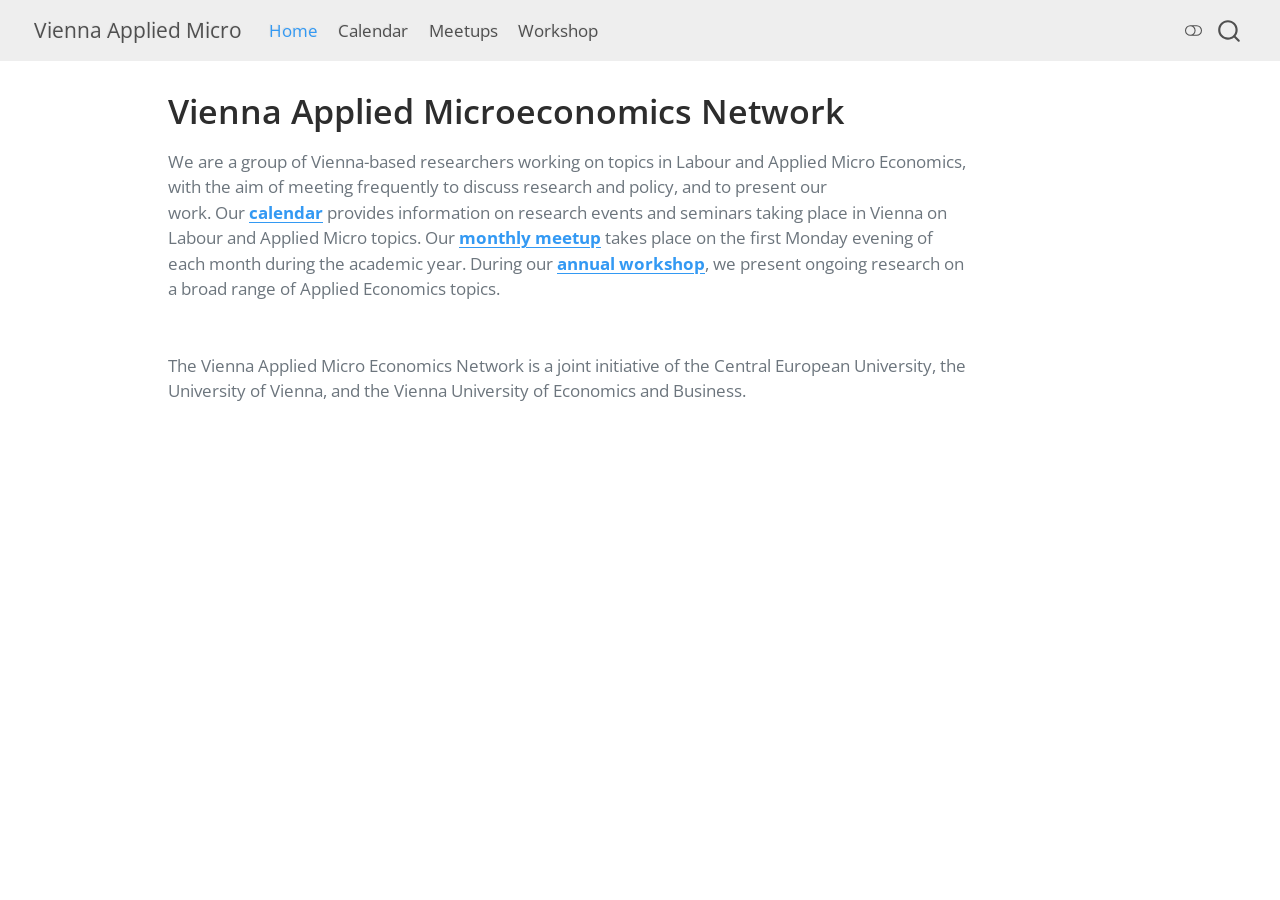
==== docs/index.html @ 0c15a88b "update meetup date" ====
<!DOCTYPE html>
<html xmlns="http://www.w3.org/1999/xhtml" lang="en" xml:lang="en"><head>

<meta charset="utf-8">
<meta name="generator" content="quarto-1.8.25">

<meta name="viewport" content="width=device-width, initial-scale=1.0, user-scalable=yes">


<title>Vienna Applied Microeconomics Network – Vienna Applied Micro</title>
<style>
code{white-space: pre-wrap;}
span.smallcaps{font-variant: small-caps;}
div.columns{display: flex; gap: min(4vw, 1.5em);}
div.column{flex: auto; overflow-x: auto;}
div.hanging-indent{margin-left: 1.5em; text-indent: -1.5em;}
ul.task-list{list-style: none;}
ul.task-list li input[type="checkbox"] {
  width: 0.8em;
  margin: 0 0.8em 0.2em -1em; /* quarto-specific, see https://github.com/quarto-dev/quarto-cli/issues/4556 */ 
  vertical-align: middle;
}
</style>


<script src="site_libs/quarto-nav/quarto-nav.js"></script>
<script src="site_libs/quarto-nav/headroom.min.js"></script>
<script src="site_libs/clipboard/clipboard.min.js"></script>
<script src="site_libs/quarto-search/autocomplete.umd.js"></script>
<script src="site_libs/quarto-search/fuse.min.js"></script>
<script src="site_libs/quarto-search/quarto-search.js"></script>
<meta name="quarto:offset" content="./">
<script src="site_libs/quarto-html/quarto.js" type="module"></script>
<script src="site_libs/quarto-html/tabsets/tabsets.js" type="module"></script>
<script src="site_libs/quarto-html/axe/axe-check.js" type="module"></script>
<script src="site_libs/quarto-html/popper.min.js"></script>
<script src="site_libs/quarto-html/tippy.umd.min.js"></script>
<script src="site_libs/quarto-html/anchor.min.js"></script>
<link href="site_libs/quarto-html/tippy.css" rel="stylesheet">
<link href="site_libs/quarto-html/quarto-syntax-highlighting-7b89279ff1a6dce999919e0e67d4d9ec.css" rel="stylesheet" class="quarto-color-scheme" id="quarto-text-highlighting-styles">
<link href="site_libs/quarto-html/quarto-syntax-highlighting-dark-707d8167ce6003fca903bfe2be84ab7f.css" rel="stylesheet" class="quarto-color-scheme quarto-color-alternate" id="quarto-text-highlighting-styles">
<link href="site_libs/quarto-html/quarto-syntax-highlighting-7b89279ff1a6dce999919e0e67d4d9ec.css" rel="stylesheet" class="quarto-color-scheme-extra" id="quarto-text-highlighting-styles">
<script src="site_libs/bootstrap/bootstrap.min.js"></script>
<link href="site_libs/bootstrap/bootstrap-icons.css" rel="stylesheet">
<link href="site_libs/bootstrap/bootstrap-2e781afaaf7e055d9dabd3834f628d82.min.css" rel="stylesheet" append-hash="true" class="quarto-color-scheme" id="quarto-bootstrap" data-mode="light">
<link href="site_libs/bootstrap/bootstrap-dark-fc7cc9eb68d4cc25b4f77f3bdca4ebaa.min.css" rel="stylesheet" append-hash="true" class="quarto-color-scheme quarto-color-alternate" id="quarto-bootstrap" data-mode="dark">
<link href="site_libs/bootstrap/bootstrap-2e781afaaf7e055d9dabd3834f628d82.min.css" rel="stylesheet" append-hash="true" class="quarto-color-scheme-extra" id="quarto-bootstrap" data-mode="light">
<script id="quarto-search-options" type="application/json">{
  "location": "navbar",
  "copy-button": false,
  "collapse-after": 3,
  "panel-placement": "end",
  "type": "overlay",
  "limit": 50,
  "keyboard-shortcut": [
    "f",
    "/",
    "s"
  ],
  "show-item-context": false,
  "language": {
    "search-no-results-text": "No results",
    "search-matching-documents-text": "matching documents",
    "search-copy-link-title": "Copy link to search",
    "search-hide-matches-text": "Hide additional matches",
    "search-more-match-text": "more match in this document",
    "search-more-matches-text": "more matches in this document",
    "search-clear-button-title": "Clear",
    "search-text-placeholder": "",
    "search-detached-cancel-button-title": "Cancel",
    "search-submit-button-title": "Submit",
    "search-label": "Search"
  }
}</script>
<meta name="referrer" content="strict-origin-when-cross-origin">


<link rel="stylesheet" href="styles.css">
</head>

<body class="nav-fixed quarto-light"><script id="quarto-html-before-body" type="application/javascript">
    const toggleBodyColorMode = (bsSheetEl) => {
      const mode = bsSheetEl.getAttribute("data-mode");
      const bodyEl = window.document.querySelector("body");
      if (mode === "dark") {
        bodyEl.classList.add("quarto-dark");
        bodyEl.classList.remove("quarto-light");
      } else {
        bodyEl.classList.add("quarto-light");
        bodyEl.classList.remove("quarto-dark");
      }
    }
    const toggleBodyColorPrimary = () => {
      const bsSheetEl = window.document.querySelector("link#quarto-bootstrap:not([rel=disabled-stylesheet])");
      if (bsSheetEl) {
        toggleBodyColorMode(bsSheetEl);
      }
    }
    const setColorSchemeToggle = (alternate) => {
      const toggles = window.document.querySelectorAll('.quarto-color-scheme-toggle');
      for (let i=0; i < toggles.length; i++) {
        const toggle = toggles[i];
        if (toggle) {
          if (alternate) {
            toggle.classList.add("alternate");
          } else {
            toggle.classList.remove("alternate");
          }
        }
      }
    };
    const toggleColorMode = (alternate) => {
      // Switch the stylesheets
      const primaryStylesheets = window.document.querySelectorAll('link.quarto-color-scheme:not(.quarto-color-alternate)');
      const alternateStylesheets = window.document.querySelectorAll('link.quarto-color-scheme.quarto-color-alternate');
      manageTransitions('#quarto-margin-sidebar .nav-link', false);
      if (alternate) {
        // note: dark is layered on light, we don't disable primary!
        enableStylesheet(alternateStylesheets);
        for (const sheetNode of alternateStylesheets) {
          if (sheetNode.id === "quarto-bootstrap") {
            toggleBodyColorMode(sheetNode);
          }
        }
      } else {
        disableStylesheet(alternateStylesheets);
        enableStylesheet(primaryStylesheets)
        toggleBodyColorPrimary();
      }
      manageTransitions('#quarto-margin-sidebar .nav-link', true);
      // Switch the toggles
      setColorSchemeToggle(alternate)
      // Hack to workaround the fact that safari doesn't
      // properly recolor the scrollbar when toggling (#1455)
      if (navigator.userAgent.indexOf('Safari') > 0 && navigator.userAgent.indexOf('Chrome') == -1) {
        manageTransitions("body", false);
        window.scrollTo(0, 1);
        setTimeout(() => {
          window.scrollTo(0, 0);
          manageTransitions("body", true);
        }, 40);
      }
    }
    const disableStylesheet = (stylesheets) => {
      for (let i=0; i < stylesheets.length; i++) {
        const stylesheet = stylesheets[i];
        stylesheet.rel = 'disabled-stylesheet';
      }
    }
    const enableStylesheet = (stylesheets) => {
      for (let i=0; i < stylesheets.length; i++) {
        const stylesheet = stylesheets[i];
        if(stylesheet.rel !== 'stylesheet') { // for Chrome, which will still FOUC without this check
          stylesheet.rel = 'stylesheet';
        }
      }
    }
    const manageTransitions = (selector, allowTransitions) => {
      const els = window.document.querySelectorAll(selector);
      for (let i=0; i < els.length; i++) {
        const el = els[i];
        if (allowTransitions) {
          el.classList.remove('notransition');
        } else {
          el.classList.add('notransition');
        }
      }
    }
    const isFileUrl = () => {
      return window.location.protocol === 'file:';
    }
    const hasAlternateSentinel = () => {
      let styleSentinel = getColorSchemeSentinel();
      if (styleSentinel !== null) {
        return styleSentinel === "alternate";
      } else {
        return false;
      }
    }
    const setStyleSentinel = (alternate) => {
      const value = alternate ? "alternate" : "default";
      if (!isFileUrl()) {
        window.localStorage.setItem("quarto-color-scheme", value);
      } else {
        localAlternateSentinel = value;
      }
    }
    const getColorSchemeSentinel = () => {
      if (!isFileUrl()) {
        const storageValue = window.localStorage.getItem("quarto-color-scheme");
        return storageValue != null ? storageValue : localAlternateSentinel;
      } else {
        return localAlternateSentinel;
      }
    }
    const toggleGiscusIfUsed = (isAlternate, darkModeDefault) => {
      const baseTheme = document.querySelector('#giscus-base-theme')?.value ?? 'light';
      const alternateTheme = document.querySelector('#giscus-alt-theme')?.value ?? 'dark';
      let newTheme = '';
      if(authorPrefersDark) {
        newTheme = isAlternate ? baseTheme : alternateTheme;
      } else {
        newTheme = isAlternate ? alternateTheme : baseTheme;
      }
      const changeGiscusTheme = () => {
        // From: https://github.com/giscus/giscus/issues/336
        const sendMessage = (message) => {
          const iframe = document.querySelector('iframe.giscus-frame');
          if (!iframe) return;
          iframe.contentWindow.postMessage({ giscus: message }, 'https://giscus.app');
        }
        sendMessage({
          setConfig: {
            theme: newTheme
          }
        });
      }
      const isGiscussLoaded = window.document.querySelector('iframe.giscus-frame') !== null;
      if (isGiscussLoaded) {
        changeGiscusTheme();
      }
    };
    const authorPrefersDark = false;
    const darkModeDefault = authorPrefersDark;
      document.querySelector('link#quarto-text-highlighting-styles.quarto-color-scheme-extra').rel = 'disabled-stylesheet';
      document.querySelector('link#quarto-bootstrap.quarto-color-scheme-extra').rel = 'disabled-stylesheet';
    let localAlternateSentinel = darkModeDefault ? 'alternate' : 'default';
    // Dark / light mode switch
    window.quartoToggleColorScheme = () => {
      // Read the current dark / light value
      let toAlternate = !hasAlternateSentinel();
      toggleColorMode(toAlternate);
      setStyleSentinel(toAlternate);
      toggleGiscusIfUsed(toAlternate, darkModeDefault);
      window.dispatchEvent(new Event('resize'));
    };
    // Switch to dark mode if need be
    if (hasAlternateSentinel()) {
      toggleColorMode(true);
    } else {
      toggleColorMode(false);
    }
  </script>

<div id="quarto-search-results"></div>
  <header id="quarto-header" class="headroom fixed-top">
    <nav class="navbar navbar-expand-lg " data-bs-theme="dark">
      <div class="navbar-container container-fluid">
      <div class="navbar-brand-container mx-auto">
    <a href="./index.html" class="navbar-brand navbar-brand-logo">
    </a>
    <a class="navbar-brand" href="./index.html">
    <span class="navbar-title">Vienna Applied Micro</span>
    </a>
  </div>
            <div id="quarto-search" class="" title="Search"></div>
          <button class="navbar-toggler" type="button" data-bs-toggle="collapse" data-bs-target="#navbarCollapse" aria-controls="navbarCollapse" role="menu" aria-expanded="false" aria-label="Toggle navigation" onclick="if (window.quartoToggleHeadroom) { window.quartoToggleHeadroom(); }">
  <span class="navbar-toggler-icon"></span>
</button>
          <div class="collapse navbar-collapse" id="navbarCollapse">
            <ul class="navbar-nav navbar-nav-scroll me-auto">
  <li class="nav-item">
    <a class="nav-link active" href="./index.html" aria-current="page"> 
<span class="menu-text">Home</span></a>
  </li>  
  <li class="nav-item">
    <a class="nav-link" href="./calendar.html"> 
<span class="menu-text">Calendar</span></a>
  </li>  
  <li class="nav-item">
    <a class="nav-link" href="./meetups.html"> 
<span class="menu-text">Meetups</span></a>
  </li>  
  <li class="nav-item">
    <a class="nav-link" href="./workshop.html"> 
<span class="menu-text">Workshop</span></a>
  </li>  
</ul>
          </div> <!-- /navcollapse -->
            <div class="quarto-navbar-tools">
  <a href="" class="quarto-color-scheme-toggle quarto-navigation-tool  px-1" onclick="window.quartoToggleColorScheme(); return false;" title="Toggle dark mode"><i class="bi"></i></a>
</div>
      </div> <!-- /container-fluid -->
    </nav>
</header>
<!-- content -->
<div id="quarto-content" class="quarto-container page-columns page-rows-contents page-layout-article page-navbar">
<!-- sidebar -->
<!-- margin-sidebar -->
    <div id="quarto-margin-sidebar" class="sidebar margin-sidebar zindex-bottom">
        
    </div>
<!-- main -->
<main class="content" id="quarto-document-content">


<header id="title-block-header" class="quarto-title-block default">
<div class="quarto-title">
<h1 class="title">Vienna Applied Microeconomics Network</h1>
</div>



<div class="quarto-title-meta">

    
  
    
  </div>
  


</header>


<p>We are a group of Vienna-based researchers working on topics in Labour and Applied Micro Economics, with the aim of meeting frequently to discuss research and policy, and to present our work.&nbsp;Our&nbsp;<a href="./calendar.html"><strong>calendar</strong></a>&nbsp;provides information on research events and seminars taking place in Vienna on Labour and Applied Micro topics.&nbsp;Our&nbsp;<a href="./meetups.html"><strong>monthly meetup</strong></a>&nbsp;takes place on the first Monday evening of each month during the academic year. During our <a href="./workshop.html"><strong>annual workshop</strong></a>, we present ongoing research on a broad range of Applied Economics topics.<br>
<br>
<br>
The Vienna Applied Micro Economics Network is a joint initiative of the Central European University, the University of Vienna, and the Vienna University of Economics and Business.<br>
​</p>



</main> <!-- /main -->
<script id="quarto-html-after-body" type="application/javascript">
  window.document.addEventListener("DOMContentLoaded", function (event) {
    // Ensure there is a toggle, if there isn't float one in the top right
    if (window.document.querySelector('.quarto-color-scheme-toggle') === null) {
      const a = window.document.createElement('a');
      a.classList.add('top-right');
      a.classList.add('quarto-color-scheme-toggle');
      a.href = "";
      a.onclick = function() { try { window.quartoToggleColorScheme(); } catch {} return false; };
      const i = window.document.createElement("i");
      i.classList.add('bi');
      a.appendChild(i);
      window.document.body.appendChild(a);
    }
    setColorSchemeToggle(hasAlternateSentinel())
    const icon = "";
    const anchorJS = new window.AnchorJS();
    anchorJS.options = {
      placement: 'right',
      icon: icon
    };
    anchorJS.add('.anchored');
    const isCodeAnnotation = (el) => {
      for (const clz of el.classList) {
        if (clz.startsWith('code-annotation-')) {                     
          return true;
        }
      }
      return false;
    }
    const onCopySuccess = function(e) {
      // button target
      const button = e.trigger;
      // don't keep focus
      button.blur();
      // flash "checked"
      button.classList.add('code-copy-button-checked');
      var currentTitle = button.getAttribute("title");
      button.setAttribute("title", "Copied!");
      let tooltip;
      if (window.bootstrap) {
        button.setAttribute("data-bs-toggle", "tooltip");
        button.setAttribute("data-bs-placement", "left");
        button.setAttribute("data-bs-title", "Copied!");
        tooltip = new bootstrap.Tooltip(button, 
          { trigger: "manual", 
            customClass: "code-copy-button-tooltip",
            offset: [0, -8]});
        tooltip.show();    
      }
      setTimeout(function() {
        if (tooltip) {
          tooltip.hide();
          button.removeAttribute("data-bs-title");
          button.removeAttribute("data-bs-toggle");
          button.removeAttribute("data-bs-placement");
        }
        button.setAttribute("title", currentTitle);
        button.classList.remove('code-copy-button-checked');
      }, 1000);
      // clear code selection
      e.clearSelection();
    }
    const getTextToCopy = function(trigger) {
      const outerScaffold = trigger.parentElement.cloneNode(true);
      const codeEl = outerScaffold.querySelector('code');
      for (const childEl of codeEl.children) {
        if (isCodeAnnotation(childEl)) {
          childEl.remove();
        }
      }
      return codeEl.innerText;
    }
    const clipboard = new window.ClipboardJS('.code-copy-button:not([data-in-quarto-modal])', {
      text: getTextToCopy
    });
    clipboard.on('success', onCopySuccess);
    if (window.document.getElementById('quarto-embedded-source-code-modal')) {
      const clipboardModal = new window.ClipboardJS('.code-copy-button[data-in-quarto-modal]', {
        text: getTextToCopy,
        container: window.document.getElementById('quarto-embedded-source-code-modal')
      });
      clipboardModal.on('success', onCopySuccess);
    }
      var localhostRegex = new RegExp(/^(?:http|https):\/\/localhost\:?[0-9]*\//);
      var mailtoRegex = new RegExp(/^mailto:/);
        var filterRegex = new RegExp('/' + window.location.host + '/');
      var isInternal = (href) => {
          return filterRegex.test(href) || localhostRegex.test(href) || mailtoRegex.test(href);
      }
      // Inspect non-navigation links and adorn them if external
     var links = window.document.querySelectorAll('a[href]:not(.nav-link):not(.navbar-brand):not(.toc-action):not(.sidebar-link):not(.sidebar-item-toggle):not(.pagination-link):not(.no-external):not([aria-hidden]):not(.dropdown-item):not(.quarto-navigation-tool):not(.about-link)');
      for (var i=0; i<links.length; i++) {
        const link = links[i];
        if (!isInternal(link.href)) {
          // undo the damage that might have been done by quarto-nav.js in the case of
          // links that we want to consider external
          if (link.dataset.originalHref !== undefined) {
            link.href = link.dataset.originalHref;
          }
        }
      }
    function tippyHover(el, contentFn, onTriggerFn, onUntriggerFn) {
      const config = {
        allowHTML: true,
        maxWidth: 500,
        delay: 100,
        arrow: false,
        appendTo: function(el) {
            return el.parentElement;
        },
        interactive: true,
        interactiveBorder: 10,
        theme: 'quarto',
        placement: 'bottom-start',
      };
      if (contentFn) {
        config.content = contentFn;
      }
      if (onTriggerFn) {
        config.onTrigger = onTriggerFn;
      }
      if (onUntriggerFn) {
        config.onUntrigger = onUntriggerFn;
      }
      window.tippy(el, config); 
    }
    const noterefs = window.document.querySelectorAll('a[role="doc-noteref"]');
    for (var i=0; i<noterefs.length; i++) {
      const ref = noterefs[i];
      tippyHover(ref, function() {
        // use id or data attribute instead here
        let href = ref.getAttribute('data-footnote-href') || ref.getAttribute('href');
        try { href = new URL(href).hash; } catch {}
        const id = href.replace(/^#\/?/, "");
        const note = window.document.getElementById(id);
        if (note) {
          return note.innerHTML;
        } else {
          return "";
        }
      });
    }
    const xrefs = window.document.querySelectorAll('a.quarto-xref');
    const processXRef = (id, note) => {
      // Strip column container classes
      const stripColumnClz = (el) => {
        el.classList.remove("page-full", "page-columns");
        if (el.children) {
          for (const child of el.children) {
            stripColumnClz(child);
          }
        }
      }
      stripColumnClz(note)
      if (id === null || id.startsWith('sec-')) {
        // Special case sections, only their first couple elements
        const container = document.createElement("div");
        if (note.children && note.children.length > 2) {
          container.appendChild(note.children[0].cloneNode(true));
          for (let i = 1; i < note.children.length; i++) {
            const child = note.children[i];
            if (child.tagName === "P" && child.innerText === "") {
              continue;
            } else {
              container.appendChild(child.cloneNode(true));
              break;
            }
          }
          if (window.Quarto?.typesetMath) {
            window.Quarto.typesetMath(container);
          }
          return container.innerHTML
        } else {
          if (window.Quarto?.typesetMath) {
            window.Quarto.typesetMath(note);
          }
          return note.innerHTML;
        }
      } else {
        // Remove any anchor links if they are present
        const anchorLink = note.querySelector('a.anchorjs-link');
        if (anchorLink) {
          anchorLink.remove();
        }
        if (window.Quarto?.typesetMath) {
          window.Quarto.typesetMath(note);
        }
        if (note.classList.contains("callout")) {
          return note.outerHTML;
        } else {
          return note.innerHTML;
        }
      }
    }
    for (var i=0; i<xrefs.length; i++) {
      const xref = xrefs[i];
      tippyHover(xref, undefined, function(instance) {
        instance.disable();
        let url = xref.getAttribute('href');
        let hash = undefined; 
        if (url.startsWith('#')) {
          hash = url;
        } else {
          try { hash = new URL(url).hash; } catch {}
        }
        if (hash) {
          const id = hash.replace(/^#\/?/, "");
          const note = window.document.getElementById(id);
          if (note !== null) {
            try {
              const html = processXRef(id, note.cloneNode(true));
              instance.setContent(html);
            } finally {
              instance.enable();
              instance.show();
            }
          } else {
            // See if we can fetch this
            fetch(url.split('#')[0])
            .then(res => res.text())
            .then(html => {
              const parser = new DOMParser();
              const htmlDoc = parser.parseFromString(html, "text/html");
              const note = htmlDoc.getElementById(id);
              if (note !== null) {
                const html = processXRef(id, note);
                instance.setContent(html);
              } 
            }).finally(() => {
              instance.enable();
              instance.show();
            });
          }
        } else {
          // See if we can fetch a full url (with no hash to target)
          // This is a special case and we should probably do some content thinning / targeting
          fetch(url)
          .then(res => res.text())
          .then(html => {
            const parser = new DOMParser();
            const htmlDoc = parser.parseFromString(html, "text/html");
            const note = htmlDoc.querySelector('main.content');
            if (note !== null) {
              // This should only happen for chapter cross references
              // (since there is no id in the URL)
              // remove the first header
              if (note.children.length > 0 && note.children[0].tagName === "HEADER") {
                note.children[0].remove();
              }
              const html = processXRef(null, note);
              instance.setContent(html);
            } 
          }).finally(() => {
            instance.enable();
            instance.show();
          });
        }
      }, function(instance) {
      });
    }
        let selectedAnnoteEl;
        const selectorForAnnotation = ( cell, annotation) => {
          let cellAttr = 'data-code-cell="' + cell + '"';
          let lineAttr = 'data-code-annotation="' +  annotation + '"';
          const selector = 'span[' + cellAttr + '][' + lineAttr + ']';
          return selector;
        }
        const selectCodeLines = (annoteEl) => {
          const doc = window.document;
          const targetCell = annoteEl.getAttribute("data-target-cell");
          const targetAnnotation = annoteEl.getAttribute("data-target-annotation");
          const annoteSpan = window.document.querySelector(selectorForAnnotation(targetCell, targetAnnotation));
          const lines = annoteSpan.getAttribute("data-code-lines").split(",");
          const lineIds = lines.map((line) => {
            return targetCell + "-" + line;
          })
          let top = null;
          let height = null;
          let parent = null;
          if (lineIds.length > 0) {
              //compute the position of the single el (top and bottom and make a div)
              const el = window.document.getElementById(lineIds[0]);
              top = el.offsetTop;
              height = el.offsetHeight;
              parent = el.parentElement.parentElement;
            if (lineIds.length > 1) {
              const lastEl = window.document.getElementById(lineIds[lineIds.length - 1]);
              const bottom = lastEl.offsetTop + lastEl.offsetHeight;
              height = bottom - top;
            }
            if (top !== null && height !== null && parent !== null) {
              // cook up a div (if necessary) and position it 
              let div = window.document.getElementById("code-annotation-line-highlight");
              if (div === null) {
                div = window.document.createElement("div");
                div.setAttribute("id", "code-annotation-line-highlight");
                div.style.position = 'absolute';
                parent.appendChild(div);
              }
              div.style.top = top - 2 + "px";
              div.style.height = height + 4 + "px";
              div.style.left = 0;
              let gutterDiv = window.document.getElementById("code-annotation-line-highlight-gutter");
              if (gutterDiv === null) {
                gutterDiv = window.document.createElement("div");
                gutterDiv.setAttribute("id", "code-annotation-line-highlight-gutter");
                gutterDiv.style.position = 'absolute';
                const codeCell = window.document.getElementById(targetCell);
                const gutter = codeCell.querySelector('.code-annotation-gutter');
                gutter.appendChild(gutterDiv);
              }
              gutterDiv.style.top = top - 2 + "px";
              gutterDiv.style.height = height + 4 + "px";
            }
            selectedAnnoteEl = annoteEl;
          }
        };
        const unselectCodeLines = () => {
          const elementsIds = ["code-annotation-line-highlight", "code-annotation-line-highlight-gutter"];
          elementsIds.forEach((elId) => {
            const div = window.document.getElementById(elId);
            if (div) {
              div.remove();
            }
          });
          selectedAnnoteEl = undefined;
        };
          // Handle positioning of the toggle
      window.addEventListener(
        "resize",
        throttle(() => {
          elRect = undefined;
          if (selectedAnnoteEl) {
            selectCodeLines(selectedAnnoteEl);
          }
        }, 10)
      );
      function throttle(fn, ms) {
      let throttle = false;
      let timer;
        return (...args) => {
          if(!throttle) { // first call gets through
              fn.apply(this, args);
              throttle = true;
          } else { // all the others get throttled
              if(timer) clearTimeout(timer); // cancel #2
              timer = setTimeout(() => {
                fn.apply(this, args);
                timer = throttle = false;
              }, ms);
          }
        };
      }
        // Attach click handler to the DT
        const annoteDls = window.document.querySelectorAll('dt[data-target-cell]');
        for (const annoteDlNode of annoteDls) {
          annoteDlNode.addEventListener('click', (event) => {
            const clickedEl = event.target;
            if (clickedEl !== selectedAnnoteEl) {
              unselectCodeLines();
              const activeEl = window.document.querySelector('dt[data-target-cell].code-annotation-active');
              if (activeEl) {
                activeEl.classList.remove('code-annotation-active');
              }
              selectCodeLines(clickedEl);
              clickedEl.classList.add('code-annotation-active');
            } else {
              // Unselect the line
              unselectCodeLines();
              clickedEl.classList.remove('code-annotation-active');
            }
          });
        }
    const findCites = (el) => {
      const parentEl = el.parentElement;
      if (parentEl) {
        const cites = parentEl.dataset.cites;
        if (cites) {
          return {
            el,
            cites: cites.split(' ')
          };
        } else {
          return findCites(el.parentElement)
        }
      } else {
        return undefined;
      }
    };
    var bibliorefs = window.document.querySelectorAll('a[role="doc-biblioref"]');
    for (var i=0; i<bibliorefs.length; i++) {
      const ref = bibliorefs[i];
      const citeInfo = findCites(ref);
      if (citeInfo) {
        tippyHover(citeInfo.el, function() {
          var popup = window.document.createElement('div');
          citeInfo.cites.forEach(function(cite) {
            var citeDiv = window.document.createElement('div');
            citeDiv.classList.add('hanging-indent');
            citeDiv.classList.add('csl-entry');
            var biblioDiv = window.document.getElementById('ref-' + cite);
            if (biblioDiv) {
              citeDiv.innerHTML = biblioDiv.innerHTML;
            }
            popup.appendChild(citeDiv);
          });
          return popup.innerHTML;
        });
      }
    }
  });
  </script>
</div> <!-- /content -->




</body></html>
---- docs/site_libs/quarto-html/tippy.css ----
.tippy-box[data-animation=fade][data-state=hidden]{opacity:0}[data-tippy-root]{max-width:calc(100vw - 10px)}.tippy-box{position:relative;background-color:#333;color:#fff;border-radius:4px;font-size:14px;line-height:1.4;white-space:normal;outline:0;transition-property:transform,visibility,opacity}.tippy-box[data-placement^=top]>.tippy-arrow{bottom:0}.tippy-box[data-placement^=top]>.tippy-arrow:before{bottom:-7px;left:0;border-width:8px 8px 0;border-top-color:initial;transform-origin:center top}.tippy-box[data-placement^=bottom]>.tippy-arrow{top:0}.tippy-box[data-placement^=bottom]>.tippy-arrow:before{top:-7px;left:0;border-width:0 8px 8px;border-bottom-color:initial;transform-origin:center bottom}.tippy-box[data-placement^=left]>.tippy-arrow{right:0}.tippy-box[data-placement^=left]>.tippy-arrow:before{border-width:8px 0 8px 8px;border-left-color:initial;right:-7px;transform-origin:center left}.tippy-box[data-placement^=right]>.tippy-arrow{left:0}.tippy-box[data-placement^=right]>.tippy-arrow:before{left:-7px;border-width:8px 8px 8px 0;border-right-color:initial;transform-origin:center right}.tippy-box[data-inertia][data-state=visible]{transition-timing-function:cubic-bezier(.54,1.5,.38,1.11)}.tippy-arrow{width:16px;height:16px;color:#333}.tippy-arrow:before{content:"";position:absolute;border-color:transparent;border-style:solid}.tippy-content{position:relative;padding:5px 9px;z-index:1}
---- docs/site_libs/quarto-html/quarto-syntax-highlighting-7b89279ff1a6dce999919e0e67d4d9ec.css ----
/* quarto syntax highlight colors */
:root {
  --quarto-hl-ot-color: #003B4F;
  --quarto-hl-at-color: #657422;
  --quarto-hl-ss-color: #20794D;
  --quarto-hl-an-color: #5E5E5E;
  --quarto-hl-fu-color: #4758AB;
  --quarto-hl-st-color: #20794D;
  --quarto-hl-cf-color: #003B4F;
  --quarto-hl-op-color: #5E5E5E;
  --quarto-hl-er-color: #AD0000;
  --quarto-hl-bn-color: #AD0000;
  --quarto-hl-al-color: #AD0000;
  --quarto-hl-va-color: #111111;
  --quarto-hl-bu-color: inherit;
  --quarto-hl-ex-color: inherit;
  --quarto-hl-pp-color: #AD0000;
  --quarto-hl-in-color: #5E5E5E;
  --quarto-hl-vs-color: #20794D;
  --quarto-hl-wa-color: #5E5E5E;
  --quarto-hl-do-color: #5E5E5E;
  --quarto-hl-im-color: #00769E;
  --quarto-hl-ch-color: #20794D;
  --quarto-hl-dt-color: #AD0000;
  --quarto-hl-fl-color: #AD0000;
  --quarto-hl-co-color: #5E5E5E;
  --quarto-hl-cv-color: #5E5E5E;
  --quarto-hl-cn-color: #8f5902;
  --quarto-hl-sc-color: #5E5E5E;
  --quarto-hl-dv-color: #AD0000;
  --quarto-hl-kw-color: #003B4F;
}

/* other quarto variables */
:root {
  --quarto-font-monospace: SFMono-Regular, Menlo, Monaco, Consolas, "Liberation Mono", "Courier New", monospace;
}

/* syntax highlight based on Pandoc's rules */
pre > code.sourceCode > span {
  color: #003B4F;
}

code.sourceCode > span {
  color: #003B4F;
}

div.sourceCode,
div.sourceCode pre.sourceCode {
  color: #003B4F;
}

/* Normal */
code span {
  color: #003B4F;
}

/* Alert */
code span.al {
  color: #AD0000;
  font-style: inherit;
}

/* Annotation */
code span.an {
  color: #5E5E5E;
  font-style: inherit;
}

/* Attribute */
code span.at {
  color: #657422;
  font-style: inherit;
}

/* BaseN */
code span.bn {
  color: #AD0000;
  font-style: inherit;
}

/* BuiltIn */
code span.bu {
  font-style: inherit;
}

/* ControlFlow */
code span.cf {
  color: #003B4F;
  font-weight: bold;
  font-style: inherit;
}

/* Char */
code span.ch {
  color: #20794D;
  font-style: inherit;
}

/* Constant */
code span.cn {
  color: #8f5902;
  font-style: inherit;
}

/* Comment */
code span.co {
  color: #5E5E5E;
  font-style: inherit;
}

/* CommentVar */
code span.cv {
  color: #5E5E5E;
  font-style: italic;
}

/* Documentation */
code span.do {
  color: #5E5E5E;
  font-style: italic;
}

/* DataType */
code span.dt {
  color: #AD0000;
  font-style: inherit;
}

/* DecVal */
code span.dv {
  color: #AD0000;
  font-style: inherit;
}

/* Error */
code span.er {
  color: #AD0000;
  font-style: inherit;
}

/* Extension */
code span.ex {
  font-style: inherit;
}

/* Float */
code span.fl {
  color: #AD0000;
  font-style: inherit;
}

/* Function */
code span.fu {
  color: #4758AB;
  font-style: inherit;
}

/* Import */
code span.im {
  color: #00769E;
  font-style: inherit;
}

/* Information */
code span.in {
  color: #5E5E5E;
  font-style: inherit;
}

/* Keyword */
code span.kw {
  color: #003B4F;
  font-weight: bold;
  font-style: inherit;
}

/* Operator */
code span.op {
  color: #5E5E5E;
  font-style: inherit;
}

/* Other */
code span.ot {
  color: #003B4F;
  font-style: inherit;
}

/* Preprocessor */
code span.pp {
  color: #AD0000;
  font-style: inherit;
}

/* SpecialChar */
code span.sc {
  color: #5E5E5E;
  font-style: inherit;
}

/* SpecialString */
code span.ss {
  color: #20794D;
  font-style: inherit;
}

/* String */
code span.st {
  color: #20794D;
  font-style: inherit;
}

/* Variable */
code span.va {
  color: #111111;
  font-style: inherit;
}

/* VerbatimString */
code span.vs {
  color: #20794D;
  font-style: inherit;
}

/* Warning */
code span.wa {
  color: #5E5E5E;
  font-style: italic;
}

.prevent-inlining {
  content: "</";
}

/*# sourceMappingURL=3944bc705cfaf4c80e56f77c5205168a.css.map */
---- docs/site_libs/quarto-html/quarto-syntax-highlighting-dark-707d8167ce6003fca903bfe2be84ab7f.css ----
/* quarto syntax highlight colors */
:root {
  --quarto-hl-al-color: #f07178;
  --quarto-hl-an-color: #d4d0ab;
  --quarto-hl-at-color: #00e0e0;
  --quarto-hl-bn-color: #d4d0ab;
  --quarto-hl-bu-color: #abe338;
  --quarto-hl-ch-color: #abe338;
  --quarto-hl-co-color: #f8f8f2;
  --quarto-hl-cv-color: #ffd700;
  --quarto-hl-cn-color: #ffd700;
  --quarto-hl-cf-color: #ffa07a;
  --quarto-hl-dt-color: #ffa07a;
  --quarto-hl-dv-color: #d4d0ab;
  --quarto-hl-do-color: #f8f8f2;
  --quarto-hl-er-color: #f07178;
  --quarto-hl-ex-color: #00e0e0;
  --quarto-hl-fl-color: #d4d0ab;
  --quarto-hl-fu-color: #ffa07a;
  --quarto-hl-im-color: #abe338;
  --quarto-hl-in-color: #d4d0ab;
  --quarto-hl-kw-color: #ffa07a;
  --quarto-hl-op-color: #ffa07a;
  --quarto-hl-ot-color: #00e0e0;
  --quarto-hl-pp-color: #dcc6e0;
  --quarto-hl-re-color: #00e0e0;
  --quarto-hl-sc-color: #abe338;
  --quarto-hl-ss-color: #abe338;
  --quarto-hl-st-color: #abe338;
  --quarto-hl-va-color: #00e0e0;
  --quarto-hl-vs-color: #abe338;
  --quarto-hl-wa-color: #dcc6e0;
}

/* other quarto variables */
:root {
  --quarto-font-monospace: SFMono-Regular, Menlo, Monaco, Consolas, "Liberation Mono", "Courier New", monospace;
}

/* syntax highlight based on Pandoc's rules */
pre > code.sourceCode > span {
  color: #f8f8f2;
}

code.sourceCode > span {
  color: #f8f8f2;
}

div.sourceCode,
div.sourceCode pre.sourceCode {
  color: #f8f8f2;
}

/* Normal */
code span {
  color: #f8f8f2;
}

/* Alert */
code span.al {
  color: #f07178;
}

/* Annotation */
code span.an {
  color: #d4d0ab;
}

/* Attribute */
code span.at {
  color: #00e0e0;
}

/* BaseN */
code span.bn {
  color: #d4d0ab;
}

/* BuiltIn */
code span.bu {
  color: #abe338;
}

/* ControlFlow */
code span.cf {
  font-weight: bold;
  color: #ffa07a;
}

/* Char */
code span.ch {
  color: #abe338;
}

/* Constant */
code span.cn {
  color: #ffd700;
}

/* Comment */
code span.co {
  font-style: italic;
  color: #f8f8f2;
}

/* CommentVar */
code span.cv {
  color: #ffd700;
}

/* Documentation */
code span.do {
  color: #f8f8f2;
}

/* DataType */
code span.dt {
  color: #ffa07a;
}

/* DecVal */
code span.dv {
  color: #d4d0ab;
}

/* Error */
code span.er {
  color: #f07178;
  text-decoration: underline;
}

/* Extension */
code span.ex {
  font-weight: bold;
  color: #00e0e0;
}

/* Float */
code span.fl {
  color: #d4d0ab;
}

/* Function */
code span.fu {
  color: #ffa07a;
}

/* Import */
code span.im {
  color: #abe338;
}

/* Information */
code span.in {
  color: #d4d0ab;
}

/* Keyword */
code span.kw {
  font-weight: bold;
  color: #ffa07a;
}

/* Operator */
code span.op {
  color: #ffa07a;
}

/* Other */
code span.ot {
  color: #00e0e0;
}

/* Preprocessor */
code span.pp {
  color: #dcc6e0;
}

/* RegionMarker */
code span.re {
  background-color: #f8f8f2;
  color: #00e0e0;
}

/* SpecialChar */
code span.sc {
  color: #abe338;
}

/* SpecialString */
code span.ss {
  color: #abe338;
}

/* String */
code span.st {
  color: #abe338;
}

/* Variable */
code span.va {
  color: #00e0e0;
}

/* VerbatimString */
code span.vs {
  color: #abe338;
}

/* Warning */
code span.wa {
  color: #dcc6e0;
}

.prevent-inlining {
  content: "</";
}

/*# sourceMappingURL=f5ab3bb6f5ded8da9f12dd3a91d3da26.css.map */
---- docs/site_libs/quarto-html/quarto-syntax-highlighting-7b89279ff1a6dce999919e0e67d4d9ec.css ----
/* quarto syntax highlight colors */
:root {
  --quarto-hl-ot-color: #003B4F;
  --quarto-hl-at-color: #657422;
  --quarto-hl-ss-color: #20794D;
  --quarto-hl-an-color: #5E5E5E;
  --quarto-hl-fu-color: #4758AB;
  --quarto-hl-st-color: #20794D;
  --quarto-hl-cf-color: #003B4F;
  --quarto-hl-op-color: #5E5E5E;
  --quarto-hl-er-color: #AD0000;
  --quarto-hl-bn-color: #AD0000;
  --quarto-hl-al-color: #AD0000;
  --quarto-hl-va-color: #111111;
  --quarto-hl-bu-color: inherit;
  --quarto-hl-ex-color: inherit;
  --quarto-hl-pp-color: #AD0000;
  --quarto-hl-in-color: #5E5E5E;
  --quarto-hl-vs-color: #20794D;
  --quarto-hl-wa-color: #5E5E5E;
  --quarto-hl-do-color: #5E5E5E;
  --quarto-hl-im-color: #00769E;
  --quarto-hl-ch-color: #20794D;
  --quarto-hl-dt-color: #AD0000;
  --quarto-hl-fl-color: #AD0000;
  --quarto-hl-co-color: #5E5E5E;
  --quarto-hl-cv-color: #5E5E5E;
  --quarto-hl-cn-color: #8f5902;
  --quarto-hl-sc-color: #5E5E5E;
  --quarto-hl-dv-color: #AD0000;
  --quarto-hl-kw-color: #003B4F;
}

/* other quarto variables */
:root {
  --quarto-font-monospace: SFMono-Regular, Menlo, Monaco, Consolas, "Liberation Mono", "Courier New", monospace;
}

/* syntax highlight based on Pandoc's rules */
pre > code.sourceCode > span {
  color: #003B4F;
}

code.sourceCode > span {
  color: #003B4F;
}

div.sourceCode,
div.sourceCode pre.sourceCode {
  color: #003B4F;
}

/* Normal */
code span {
  color: #003B4F;
}

/* Alert */
code span.al {
  color: #AD0000;
  font-style: inherit;
}

/* Annotation */
code span.an {
  color: #5E5E5E;
  font-style: inherit;
}

/* Attribute */
code span.at {
  color: #657422;
  font-style: inherit;
}

/* BaseN */
code span.bn {
  color: #AD0000;
  font-style: inherit;
}

/* BuiltIn */
code span.bu {
  font-style: inherit;
}

/* ControlFlow */
code span.cf {
  color: #003B4F;
  font-weight: bold;
  font-style: inherit;
}

/* Char */
code span.ch {
  color: #20794D;
  font-style: inherit;
}

/* Constant */
code span.cn {
  color: #8f5902;
  font-style: inherit;
}

/* Comment */
code span.co {
  color: #5E5E5E;
  font-style: inherit;
}

/* CommentVar */
code span.cv {
  color: #5E5E5E;
  font-style: italic;
}

/* Documentation */
code span.do {
  color: #5E5E5E;
  font-style: italic;
}

/* DataType */
code span.dt {
  color: #AD0000;
  font-style: inherit;
}

/* DecVal */
code span.dv {
  color: #AD0000;
  font-style: inherit;
}

/* Error */
code span.er {
  color: #AD0000;
  font-style: inherit;
}

/* Extension */
code span.ex {
  font-style: inherit;
}

/* Float */
code span.fl {
  color: #AD0000;
  font-style: inherit;
}

/* Function */
code span.fu {
  color: #4758AB;
  font-style: inherit;
}

/* Import */
code span.im {
  color: #00769E;
  font-style: inherit;
}

/* Information */
code span.in {
  color: #5E5E5E;
  font-style: inherit;
}

/* Keyword */
code span.kw {
  color: #003B4F;
  font-weight: bold;
  font-style: inherit;
}

/* Operator */
code span.op {
  color: #5E5E5E;
  font-style: inherit;
}

/* Other */
code span.ot {
  color: #003B4F;
  font-style: inherit;
}

/* Preprocessor */
code span.pp {
  color: #AD0000;
  font-style: inherit;
}

/* SpecialChar */
code span.sc {
  color: #5E5E5E;
  font-style: inherit;
}

/* SpecialString */
code span.ss {
  color: #20794D;
  font-style: inherit;
}

/* String */
code span.st {
  color: #20794D;
  font-style: inherit;
}

/* Variable */
code span.va {
  color: #111111;
  font-style: inherit;
}

/* VerbatimString */
code span.vs {
  color: #20794D;
  font-style: inherit;
}

/* Warning */
code span.wa {
  color: #5E5E5E;
  font-style: italic;
}

.prevent-inlining {
  content: "</";
}

/*# sourceMappingURL=3944bc705cfaf4c80e56f77c5205168a.css.map */
---- docs/styles.css ----
/* css styles */
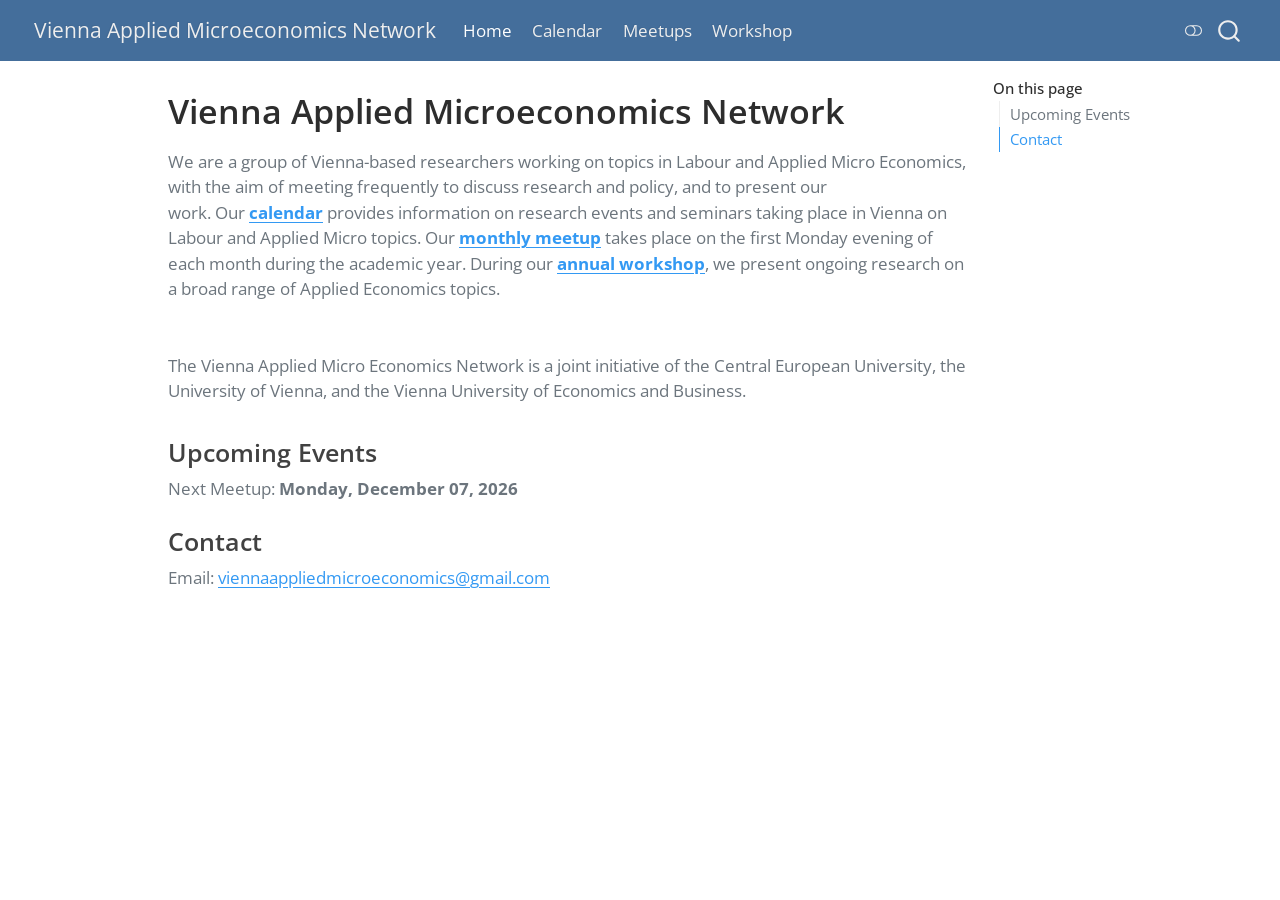
==== commit d401d7ed: "layout changes" ====
--- a/docs/index.html
+++ b/docs/index.html
@@ -7,7 +7,7 @@
 <meta name="viewport" content="width=device-width, initial-scale=1.0, user-scalable=yes">
 
 
-<title>Vienna Applied Microeconomics Network – Vienna Applied Micro</title>
+<title>Vienna Applied Microeconomics Network</title>
 <style>
 code{white-space: pre-wrap;}
 span.smallcaps{font-variant: small-caps;}
@@ -42,9 +42,9 @@
 <link href="site_libs/quarto-html/quarto-syntax-highlighting-7b89279ff1a6dce999919e0e67d4d9ec.css" rel="stylesheet" class="quarto-color-scheme-extra" id="quarto-text-highlighting-styles">
 <script src="site_libs/bootstrap/bootstrap.min.js"></script>
 <link href="site_libs/bootstrap/bootstrap-icons.css" rel="stylesheet">
-<link href="site_libs/bootstrap/bootstrap-2e781afaaf7e055d9dabd3834f628d82.min.css" rel="stylesheet" append-hash="true" class="quarto-color-scheme" id="quarto-bootstrap" data-mode="light">
-<link href="site_libs/bootstrap/bootstrap-dark-fc7cc9eb68d4cc25b4f77f3bdca4ebaa.min.css" rel="stylesheet" append-hash="true" class="quarto-color-scheme quarto-color-alternate" id="quarto-bootstrap" data-mode="dark">
-<link href="site_libs/bootstrap/bootstrap-2e781afaaf7e055d9dabd3834f628d82.min.css" rel="stylesheet" append-hash="true" class="quarto-color-scheme-extra" id="quarto-bootstrap" data-mode="light">
+<link href="site_libs/bootstrap/bootstrap-dc44bc8d73139ecabbd90c05471cf779.min.css" rel="stylesheet" append-hash="true" class="quarto-color-scheme" id="quarto-bootstrap" data-mode="light">
+<link href="site_libs/bootstrap/bootstrap-dark-30fa556ed4c5e703758fd97ae1d8cf13.min.css" rel="stylesheet" append-hash="true" class="quarto-color-scheme quarto-color-alternate" id="quarto-bootstrap" data-mode="dark">
+<link href="site_libs/bootstrap/bootstrap-dc44bc8d73139ecabbd90c05471cf779.min.css" rel="stylesheet" append-hash="true" class="quarto-color-scheme-extra" id="quarto-bootstrap" data-mode="light">
 <script id="quarto-search-options" type="application/json">{
   "location": "navbar",
   "copy-button": false,
@@ -250,7 +250,7 @@
     <a href="./index.html" class="navbar-brand navbar-brand-logo">
     </a>
     <a class="navbar-brand" href="./index.html">
-    <span class="navbar-title">Vienna Applied Micro</span>
+    <span class="navbar-title">Vienna Applied Microeconomics Network</span>
     </a>
   </div>
             <div id="quarto-search" class="" title="Search"></div>
@@ -287,8 +287,15 @@
 <div id="quarto-content" class="quarto-container page-columns page-rows-contents page-layout-article page-navbar">
 <!-- sidebar -->
 <!-- margin-sidebar -->
-    <div id="quarto-margin-sidebar" class="sidebar margin-sidebar zindex-bottom">
-        
+    <div id="quarto-margin-sidebar" class="sidebar margin-sidebar">
+        <nav id="TOC" role="doc-toc" class="toc-active">
+    <h2 id="toc-title">On this page</h2>
+   
+  <ul>
+  <li><a href="#upcoming-events" id="toc-upcoming-events" class="nav-link active" data-scroll-target="#upcoming-events">Upcoming Events</a></li>
+  <li><a href="#contact" id="toc-contact" class="nav-link" data-scroll-target="#contact">Contact</a></li>
+  </ul>
+</nav>
     </div>
 <!-- main -->
 <main class="content" id="quarto-document-content">
@@ -316,10 +323,18 @@
 <p>We are a group of Vienna-based researchers working on topics in Labour and Applied Micro Economics, with the aim of meeting frequently to discuss research and policy, and to present our work.&nbsp;Our&nbsp;<a href="./calendar.html"><strong>calendar</strong></a>&nbsp;provides information on research events and seminars taking place in Vienna on Labour and Applied Micro topics.&nbsp;Our&nbsp;<a href="./meetups.html"><strong>monthly meetup</strong></a>&nbsp;takes place on the first Monday evening of each month during the academic year. During our <a href="./workshop.html"><strong>annual workshop</strong></a>, we present ongoing research on a broad range of Applied Economics topics.<br>
 <br>
 <br>
-The Vienna Applied Micro Economics Network is a joint initiative of the Central European University, the University of Vienna, and the Vienna University of Economics and Business.<br>
-​</p>
-
-
+The Vienna Applied Micro Economics Network is a joint initiative of the Central European University, the University of Vienna, and the Vienna University of Economics and Business.</p>
+<section id="upcoming-events" class="level3">
+<h3 class="anchored" data-anchor-id="upcoming-events">Upcoming Events</h3>
+<p>Next Meetup: <strong>Monday, December 07, 2026</strong><br>
+</p>
+</section>
+<section id="contact" class="level3">
+<h3 class="anchored" data-anchor-id="contact">Contact</h3>
+<p>Email: <a href="mailto:viennaappliedmicroeconomics@gmail.com">viennaappliedmicroeconomics@gmail.com</a></p>
+
+
+</section>
 
 </main> <!-- /main -->
 <script id="quarto-html-after-body" type="application/javascript">
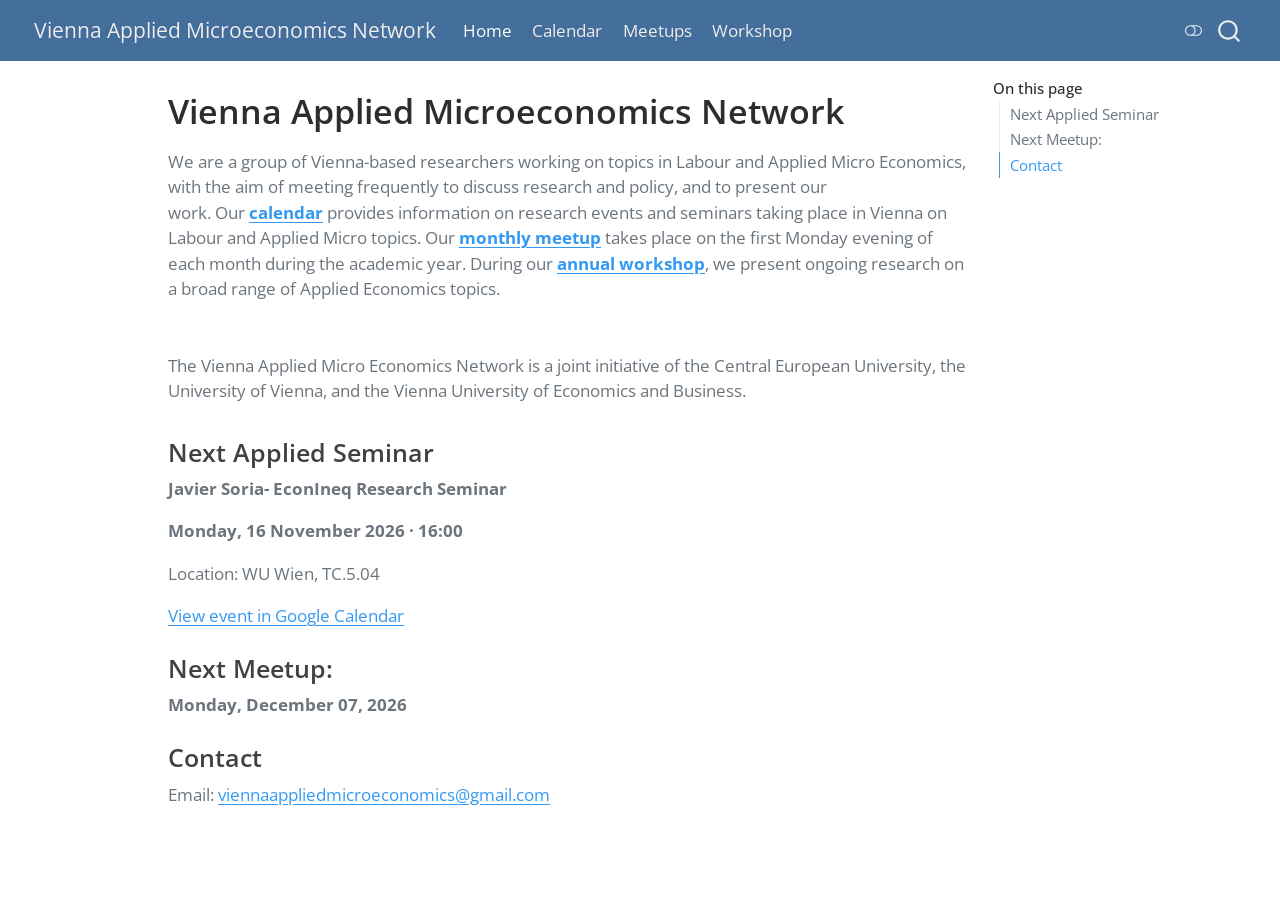
==== commit a91c2128: "add more stuff on home page" ====
--- a/docs/index.html
+++ b/docs/index.html
@@ -292,7 +292,8 @@
     <h2 id="toc-title">On this page</h2>
    
   <ul>
-  <li><a href="#upcoming-events" id="toc-upcoming-events" class="nav-link active" data-scroll-target="#upcoming-events">Upcoming Events</a></li>
+  <li><a href="#next-applied-seminar" id="toc-next-applied-seminar" class="nav-link active" data-scroll-target="#next-applied-seminar">Next Applied Seminar</a></li>
+  <li><a href="#next-meetup" id="toc-next-meetup" class="nav-link" data-scroll-target="#next-meetup">Next Meetup:</a></li>
   <li><a href="#contact" id="toc-contact" class="nav-link" data-scroll-target="#contact">Contact</a></li>
   </ul>
 </nav>
@@ -324,9 +325,16 @@
 <br>
 <br>
 The Vienna Applied Micro Economics Network is a joint initiative of the Central European University, the University of Vienna, and the Vienna University of Economics and Business.</p>
-<section id="upcoming-events" class="level3">
-<h3 class="anchored" data-anchor-id="upcoming-events">Upcoming Events</h3>
-<p>Next Meetup: <strong>Monday, December 07, 2026</strong><br>
+<section id="next-applied-seminar" class="level3">
+<h3 class="anchored" data-anchor-id="next-applied-seminar">Next Applied Seminar</h3>
+<p><strong>Javier Soria- EconIneq Research Seminar</strong></p>
+<p><strong>Monday, 16 November 2026 · 16:00</strong></p>
+<p>Location: WU Wien, TC.5.04</p>
+<p><a href="https://calendar.google.com/calendar/embed?src=viennaappliedmicroeconomics%40gmail.com&amp;ctz=Europe%2FVienna">View event in Google Calendar</a></p>
+</section>
+<section id="next-meetup" class="level3">
+<h3 class="anchored" data-anchor-id="next-meetup">Next Meetup:</h3>
+<p><strong>Monday, December 07, 2026</strong><br>
 </p>
 </section>
 <section id="contact" class="level3">
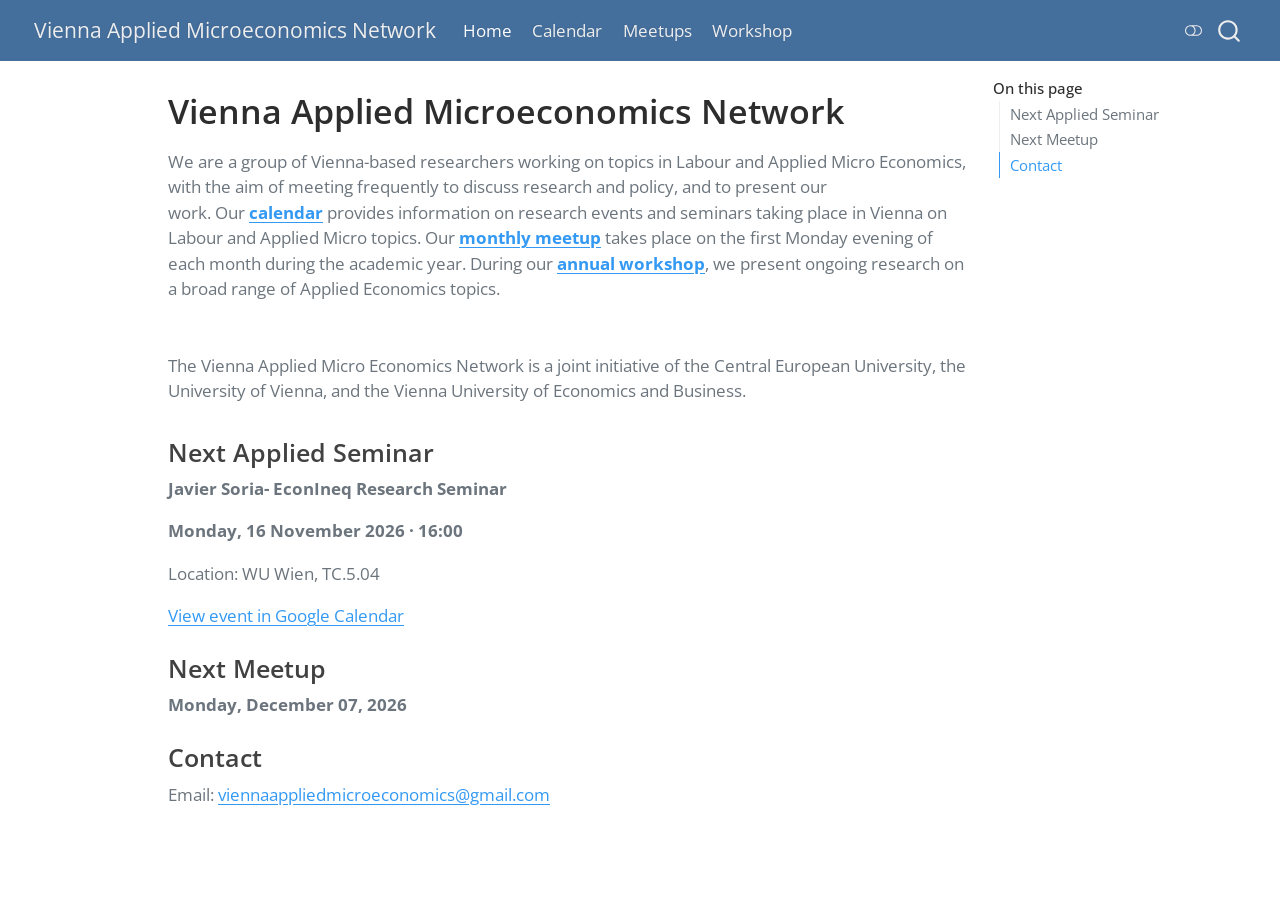
==== commit e9af4f51: "programm 2026" ====
--- a/docs/index.html
+++ b/docs/index.html
@@ -293,7 +293,7 @@
    
   <ul>
   <li><a href="#next-applied-seminar" id="toc-next-applied-seminar" class="nav-link active" data-scroll-target="#next-applied-seminar">Next Applied Seminar</a></li>
-  <li><a href="#next-meetup" id="toc-next-meetup" class="nav-link" data-scroll-target="#next-meetup">Next Meetup:</a></li>
+  <li><a href="#next-meetup" id="toc-next-meetup" class="nav-link" data-scroll-target="#next-meetup">Next Meetup</a></li>
   <li><a href="#contact" id="toc-contact" class="nav-link" data-scroll-target="#contact">Contact</a></li>
   </ul>
 </nav>
@@ -333,7 +333,7 @@
 <p><a href="https://calendar.google.com/calendar/embed?src=viennaappliedmicroeconomics%40gmail.com&amp;ctz=Europe%2FVienna">View event in Google Calendar</a></p>
 </section>
 <section id="next-meetup" class="level3">
-<h3 class="anchored" data-anchor-id="next-meetup">Next Meetup:</h3>
+<h3 class="anchored" data-anchor-id="next-meetup">Next Meetup</h3>
 <p><strong>Monday, December 07, 2026</strong><br>
 </p>
 </section>
